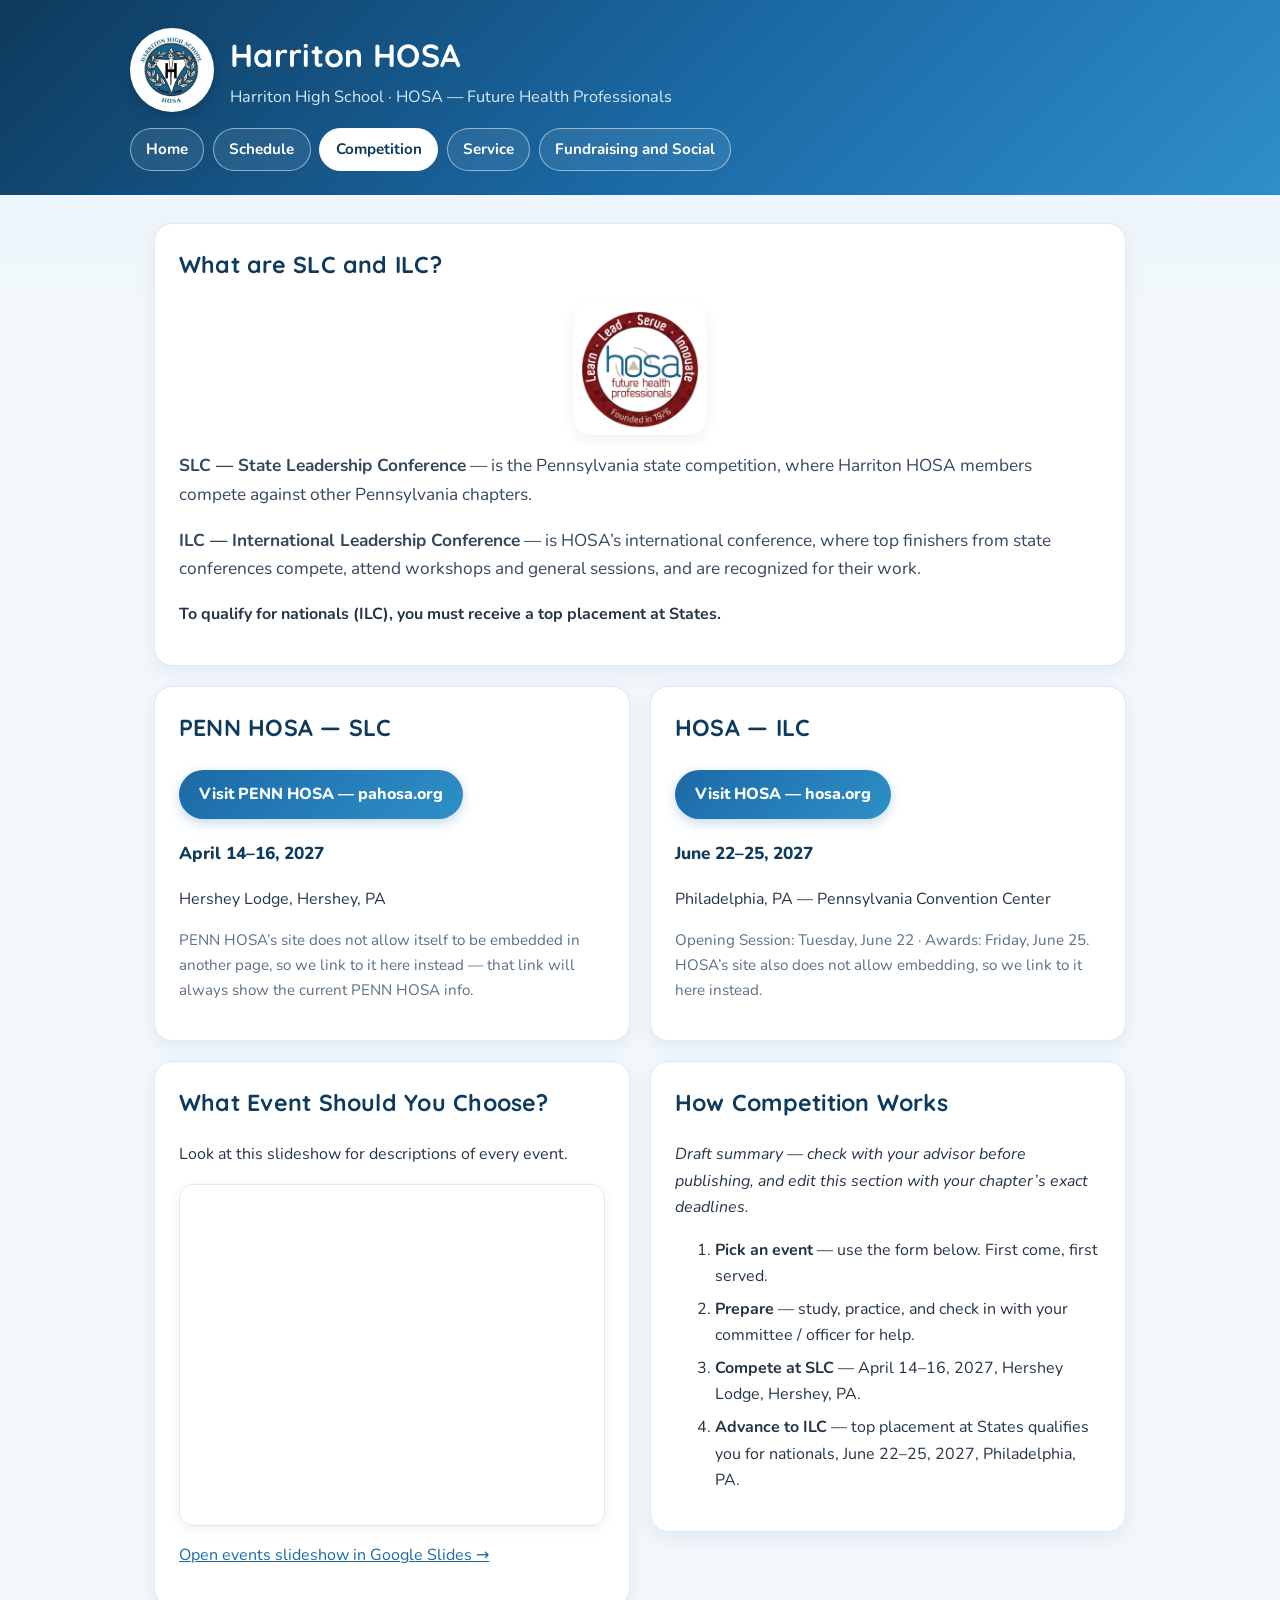
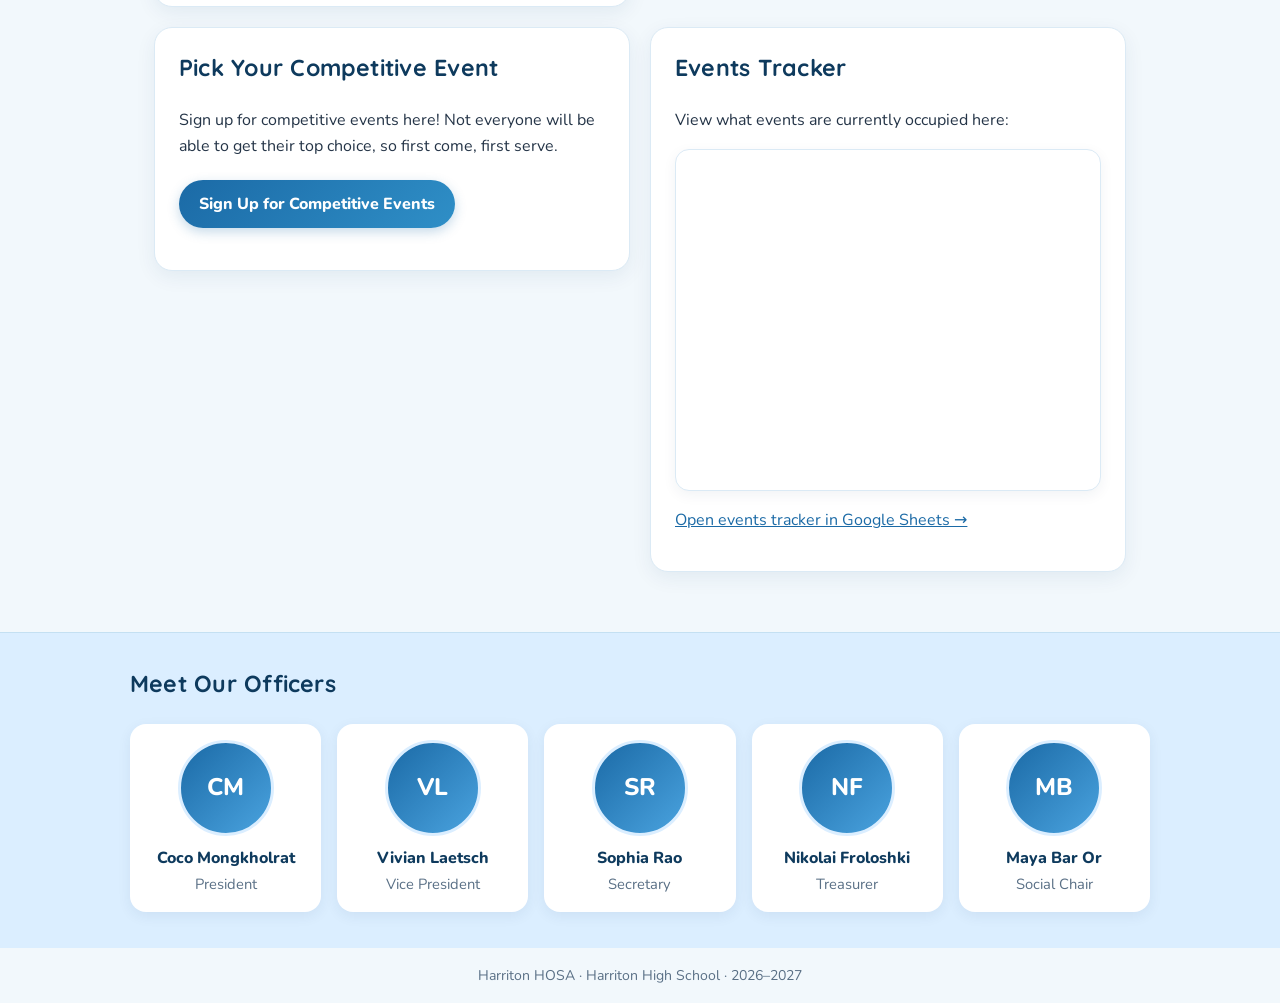
==== competition.html @ b187e563 "Add files via upload Harriton High School HOSA website" ====
<!DOCTYPE html>
<html lang="en">
<head>
  <meta charset="utf-8">
  <meta name="viewport" content="width=device-width, initial-scale=1">
  <title>Harriton HOSA — Competition</title>
  <meta name="description" content="Harriton HOSA competition — SLC and ILC, dates and locations, events, and how competition works.">
  <link rel="preconnect" href="https://fonts.googleapis.com">
  <link rel="preconnect" href="https://fonts.gstatic.com" crossorigin>
  <link href="https://fonts.googleapis.com/css2?family=Nunito:wght@400;600;700;800&family=Quicksand:wght@600;700&display=swap" rel="stylesheet">
  <link rel="stylesheet" href="style.css">
</head>
<body>
  <header class="site-header">
    <div class="wrap">
      <div class="header-top">
        <img class="logo-img" src="harriton-logo.png" alt="Harriton High School HOSA logo">
        <div>
          <h1>Harriton HOSA</h1>
          <p>Harriton High School &middot; HOSA — Future Health Professionals</p>
        </div>
      </div>
      <nav>
        <a href="index.html">Home</a>
        <a href="schedule.html">Schedule</a>
        <a href="competition.html" aria-current="page">Competition</a>
        <a href="service.html">Service</a>
        <a href="fundraising-social.html">Fundraising and Social</a>
      </nav>
    </div>
  </header>

  <main class="wrap">
    <section class="card">
      <h2>What are SLC and ILC?</h2>
      <img class="hosa-logo-small" src="hosa-logo.png" alt="HOSA — Future Health Professionals logo">
      <p class="lead"><strong>SLC — State Leadership Conference</strong> — is the Pennsylvania state competition, where Harriton HOSA members compete against other Pennsylvania chapters.</p>
      <p class="lead"><strong>ILC — International Leadership Conference</strong> — is HOSA&rsquo;s international conference, where top finishers from state conferences compete, attend workshops and general sessions, and are recognized for their work.</p>
      <p><strong>To qualify for nationals (ILC), you must receive a top placement at States.</strong></p>
    </section>

    <div class="conference">
      <section class="card">
        <h2>PENN HOSA — SLC</h2>
        <p><a class="button" href="https://pahosa.org/">Visit PENN HOSA — pahosa.org</a></p>
        <p class="date-line">April 14–16, 2027</p>
        <p>Hershey Lodge, Hershey, PA</p>
        <p class="muted">PENN HOSA&rsquo;s site does not allow itself to be embedded in another page, so we link to it here instead — that link will always show the current PENN HOSA info.</p>
      </section>

      <section class="card">
        <h2>HOSA — ILC</h2>
        <p><a class="button" href="https://hosa.org/">Visit HOSA — hosa.org</a></p>
        <p class="date-line">June 22–25, 2027</p>
        <p>Philadelphia, PA — Pennsylvania Convention Center</p>
        <p class="muted">Opening Session: Tuesday, June 22 &middot; Awards: Friday, June 25. HOSA&rsquo;s site also does not allow embedding, so we link to it here instead.</p>
      </section>
    </div>

    <div class="columns">
      <section class="card">
        <h2>What Event Should You Choose?</h2>
        <p>Look at this slideshow for descriptions of every event.</p>
        <div class="embed">
          <iframe src="https://docs.google.com/presentation/d/188fEeIF8FFiHyWXehj-7ZwwgN0Vzp-uC/embed?start=false&amp;loop=false&amp;delayms=3000" allowfullscreen="true" title="HOSA competitive events slideshow"></iframe>
        </div>
        <p><a href="https://docs.google.com/presentation/d/188fEeIF8FFiHyWXehj-7ZwwgN0Vzp-uC/edit?pli=1&amp;slide=id.g3f8e8524f2d_0_0#slide=id.g3f8e8524f2d_0_0">Open events slideshow in Google Slides &rarr;</a></p>
      </section>

      <section class="card">
        <h2>How Competition Works</h2>
        <p><em>Draft summary — check with your advisor before publishing, and edit this section with your chapter&rsquo;s exact deadlines.</em></p>
        <ol class="tight">
          <li><strong>Pick an event</strong> — use the form below. First come, first served.</li>
          <li><strong>Prepare</strong> — study, practice, and check in with your committee / officer for help.</li>
          <li><strong>Compete at SLC</strong> — April 14–16, 2027, Hershey Lodge, Hershey, PA.</li>
          <li><strong>Advance to ILC</strong> — top placement at States qualifies you for nationals, June 22–25, 2027, Philadelphia, PA.</li>
        </ol>
      </section>
    </div>

    <div class="columns">
      <section class="card">
        <h2>Pick Your Competitive Event</h2>
        <p>Sign up for competitive events here! Not everyone will be able to get their top choice, so first come, first serve.</p>
        <p><a class="button" href="https://docs.google.com/forms/d/e/1FAIpQLSdqk2BlFJGXakVuuCtnqomARB2UqHBTlARlPc3tVABK3GrmCw/viewform?usp=dialog">Sign Up for Competitive Events</a></p>
      </section>

      <section class="card">
        <h2>Events Tracker</h2>
        <p>View what events are currently occupied here:</p>
        <div class="embed">
          <iframe src="https://docs.google.com/spreadsheets/d/1wwWl0MsFGk18jMUlRRvQnCLWoQBzq8YoimMo5AUwlwM/htmlembed?gid=0" title="Harriton HOSA events tracker"></iframe>
        </div>
        <p><a href="https://docs.google.com/spreadsheets/d/1wwWl0MsFGk18jMUlRRvQnCLWoQBzq8YoimMo5AUwlwM/edit?gid=0#gid=0">Open events tracker in Google Sheets &rarr;</a></p>
      </section>
    </div>
  </main>

  <section class="officers">
    <div class="wrap">
      <h2>Meet Our Officers</h2>
      <div class="officer-grid">
        <div class="officer"><div class="initials">CM</div><div class="name">Coco Mongkholrat</div><div class="role">President</div></div>
        <div class="officer"><div class="initials">VL</div><div class="name">Vivian Laetsch</div><div class="role">Vice President</div></div>
        <div class="officer"><div class="initials">SR</div><div class="name">Sophia Rao</div><div class="role">Secretary</div></div>
        <div class="officer"><div class="initials">NF</div><div class="name">Nikolai Froloshki</div><div class="role">Treasurer</div></div>
        <div class="officer"><div class="initials">MB</div><div class="name">Maya Bar Or</div><div class="role">Social Chair</div></div>
      </div>
    </div>
  </section>

  <footer class="site-footer">Harriton HOSA &middot; Harriton High School &middot; 2026–2027</footer>
</body>
</html>
---- style.css ----
/* Harriton HOSA — soft blue theme.
   EDIT COLOURS HERE ONLY: change the --blue values below once,
   and every page changes together. No other file needs colour edits.
   Fonts are Nunito (body, soft and rounded) and Quicksand (headings).
   If Google Fonts is blocked at school, it falls back to system fonts
   and the site still looks the same. */
:root {
  --navy: #0e3a5d;
  --blue: #1b6aa6;
  --sky: #4aa3df;
  --sky-light: #dbeeff;
  --sky-pale: #eef6fb;
  --bg: #f2f8fc;
  --ink: #243447;
  --muted: #5a7086;
  --line: #dbeaf5;
  --card: #ffffff;
  --gold: #7fb8dd;
}
* { box-sizing: border-box; }
body {
  font-family: "Nunito", system-ui, -apple-system, "Segoe UI", Roboto, sans-serif;
  line-height: 1.65; margin: 0; color: var(--ink);
  background: linear-gradient(180deg, #e8f3fa 0%, var(--bg) 320px);
}
a { color: var(--blue); }
a:hover { text-decoration-thickness: 2px; }
h1, h2, h3 { font-family: "Quicksand", "Nunito", system-ui, sans-serif; font-weight: 700; letter-spacing: .01em; }

/* Header — soft blue gradient, neat like Google Sites */
.site-header { background: linear-gradient(135deg, #0e3a5d 0%, #1b6aa6 55%, #2f8fc7 100%); color: #fff; padding: 1.75rem 1.5rem 1.5rem; }
.site-header .wrap, main.wrap, .officers .wrap { max-width: 1020px; margin: 0 auto; }
.header-top { display: flex; align-items: center; gap: 1rem; margin-bottom: .75rem; }
.logo-img { width: 84px; height: 84px; flex-shrink: 0; border-radius: 50%; background: #fff; padding: 5px; object-fit: contain; box-shadow: 0 4px 14px rgba(0,0,0,.18); }
.site-header h1 { margin: 0 0 .15rem; font-size: 2rem; }
.site-header p { margin: 0; color: #d6eaf7; font-size: 1.02rem; }
.site-header nav { display: flex; flex-wrap: wrap; gap: .55rem; margin-top: 1rem; }
.site-header nav a { color: #fff; text-decoration: none; padding: .5rem .95rem; border: 1px solid rgba(255,255,255,.5); border-radius: 999px; font-weight: 700; font-size: .95rem; background: rgba(255,255,255,.08); }
.site-header nav a[aria-current="page"] { background: #fff; color: var(--navy); border-color: #fff; }
.site-header nav a:hover { background: rgba(255,255,255,.22); }

main.wrap { padding: 1.75rem 1.5rem 2.5rem; }
h2 { color: var(--navy); margin-top: 0; font-size: 1.45rem; }
h3 { color: var(--navy); }
.lead { font-size: 1.08rem; color: #33475e; }

/* Hero / logo row on Home */
.hero-logos { display: flex; align-items: center; justify-content: center; gap: 1.5rem; flex-wrap: wrap; margin-bottom: 1rem; }
.hero-logos img { background: #fff; border-radius: 16px; padding: .5rem; box-shadow: 0 4px 14px rgba(14,58,93,.10); }
.hero-logos .harriton-logo { width: 118px; height: auto; border-radius: 50%; }
.hero-logos .hosa-logo { width: 148px; height: auto; }
.hosa-logo-small { width: 132px; height: auto; display: block; margin: 0 auto .75rem; background: #fff; border-radius: 16px; padding: .4rem; box-shadow: 0 4px 14px rgba(14,58,93,.08); }

/* Two-column layout: left text, right embed / form */
.columns { display: grid; grid-template-columns: 1fr 1fr; gap: 1.25rem; align-items: start; }
@media (max-width: 760px) { .columns { grid-template-columns: 1fr; } .header-top { flex-direction: column; align-items: flex-start; } }
.card { background: var(--card); border: 1px solid var(--line); border-radius: 18px; padding: 1.35rem 1.5rem; margin-bottom: 1.25rem; box-shadow: 0 6px 20px rgba(14,58,93,.07); }
.card.teal { background: #e6f2fb; border-color: #c4e0f2; }
.card.gold { border-left: 5px solid var(--sky); background: #f0f7fd; }
.card h2, .card h3 { margin-top: 0; }
.muted { color: var(--muted); font-size: .95rem; }

/* Embeds — soft rounded boxes */
.embed { width: 100%; min-height: 340px; border: 1px solid var(--line); border-radius: 14px; background: #fff; overflow: hidden; display: flex; align-items: center; justify-content: center; text-align: center; padding: 0; color: var(--muted); box-shadow: 0 4px 14px rgba(14,58,93,.06); }
.embed.tall { min-height: 560px; }
.embed iframe { width: 100%; height: 100%; min-height: 340px; border: 0; display: block; }
.embed.tall iframe { min-height: 560px; }
.button { display: inline-block; background: linear-gradient(135deg, #1b6aa6, #2f8fc7); color: #fff !important; text-decoration: none; font-weight: 800; padding: .7rem 1.25rem; border-radius: 999px; margin: .25rem .5rem .25rem 0; box-shadow: 0 4px 12px rgba(27,106,166,.25); }
.button.secondary { background: var(--navy); }
.button:hover { filter: brightness(1.07); }
ul.tight li, ol.tight li { margin-bottom: .4rem; }
.conference { display: grid; grid-template-columns: 1fr 1fr; gap: 1.25rem; align-items: start; }
@media (max-width: 760px) { .conference { grid-template-columns: 1fr; } }
.date-line { font-weight: 800; color: var(--navy); font-size: 1.08rem; }

/* Officer footer — soft blue, same on every tab */
.officers { background: #dbeeff; color: var(--navy); padding: 2rem 1.5rem 2.25rem; border-top: 1px solid #c4e0f2; }
.officers h2 { color: var(--navy); margin-bottom: .25rem; }
.officers .muted { color: #4a647c; }
.officer-grid { display: grid; grid-template-columns: repeat(5, 1fr); gap: 1rem; margin-top: 1.25rem; }
@media (max-width: 760px) { .officer-grid { grid-template-columns: repeat(2, 1fr); } }
.officer { text-align: center; background: #fff; border-radius: 16px; padding: 1rem .5rem; box-shadow: 0 4px 14px rgba(14,58,93,.07); }
.officer img { width: 100%; max-width: 110px; aspect-ratio: 1 / 1; object-fit: cover; border-radius: 50%; border: 3px solid var(--sky-light); background: #e6f2fb; display: block; margin: 0 auto .6rem; }
.officer .initials { width: 96px; height: 96px; border-radius: 50%; border: 3px solid var(--sky-light); background: linear-gradient(135deg, #1b6aa6, #4aa3df); color: #fff; font-weight: 800; font-size: 1.5rem; display: flex; align-items: center; justify-content: center; margin: 0 auto .6rem; }
.officer .name { font-weight: 800; color: var(--navy); }
.officer .role { color: var(--muted); font-size: .92rem; }
.site-footer { text-align: center; color: var(--muted); font-size: .88rem; padding: 1rem; }
.todo { background: #e6f2fb; border: 1px solid #bcd9ee; border-radius: 8px; padding: .4rem .65rem; font-size: .92rem; }
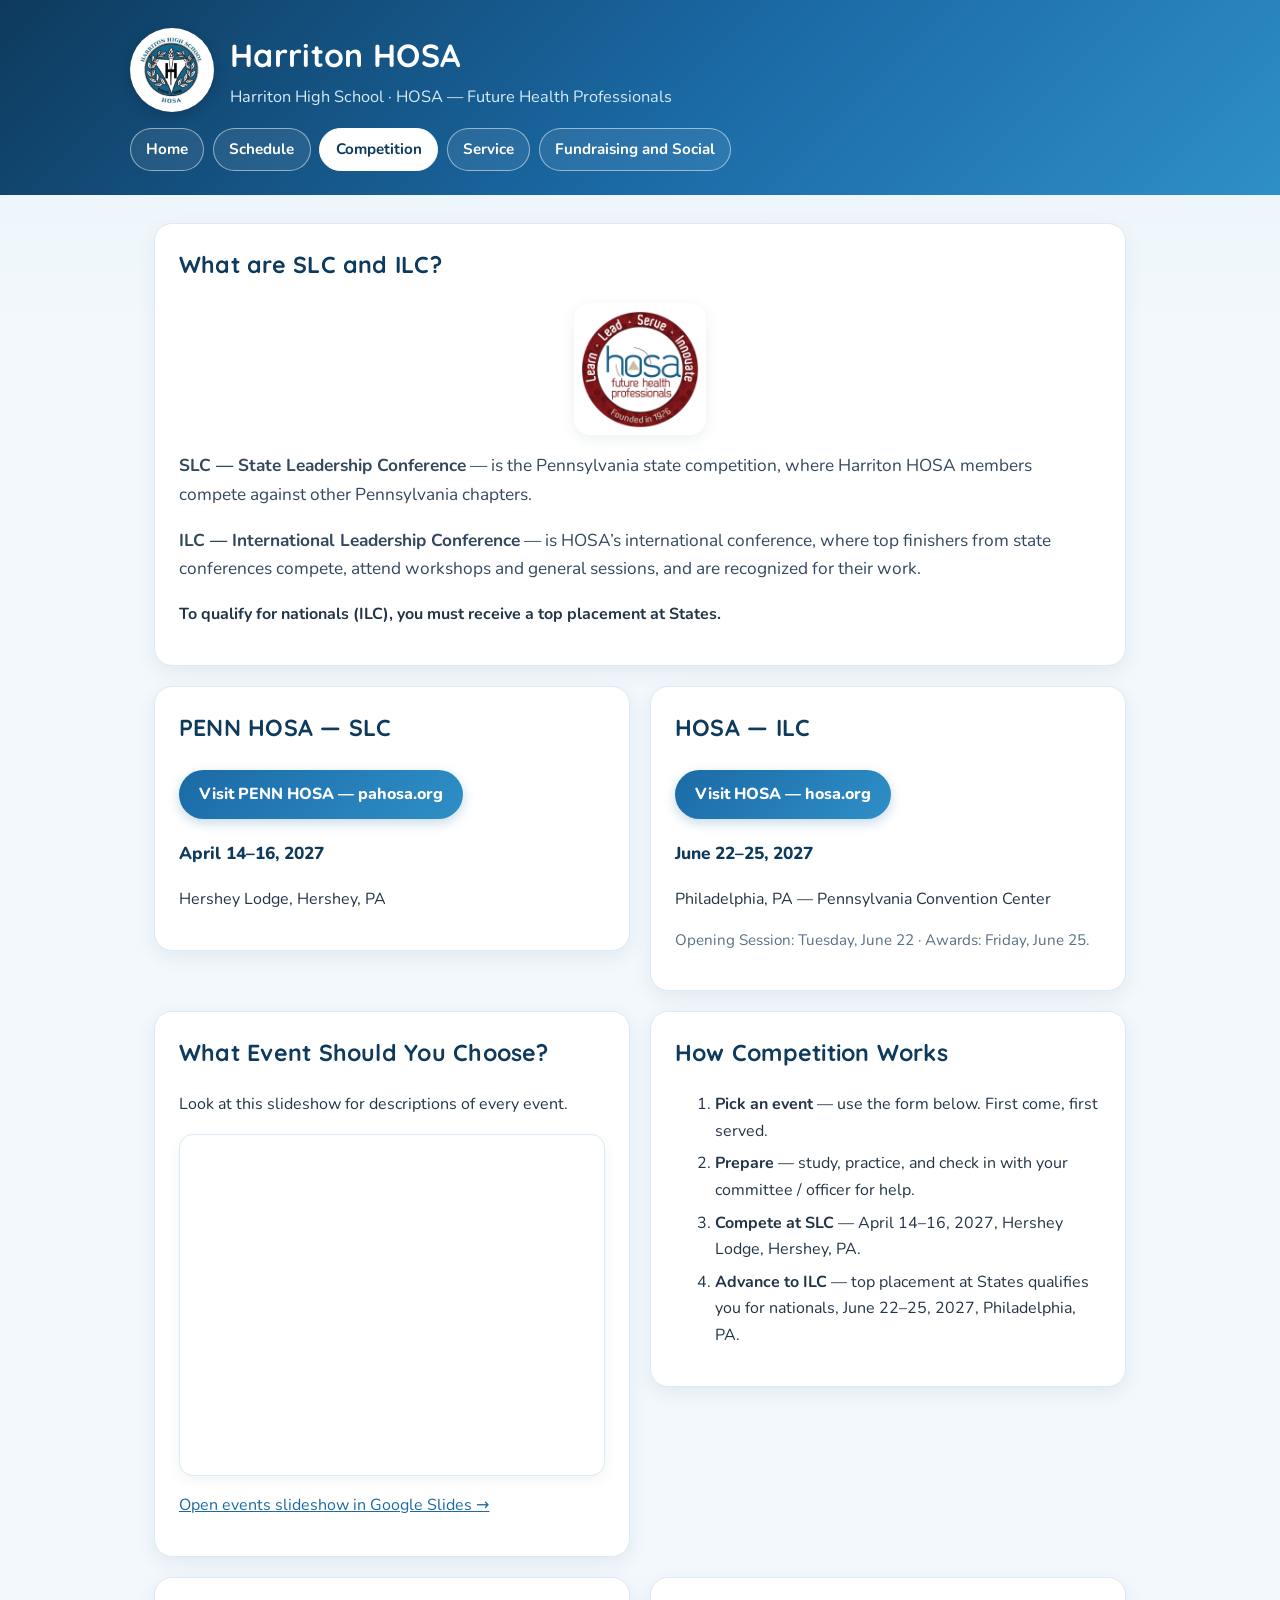
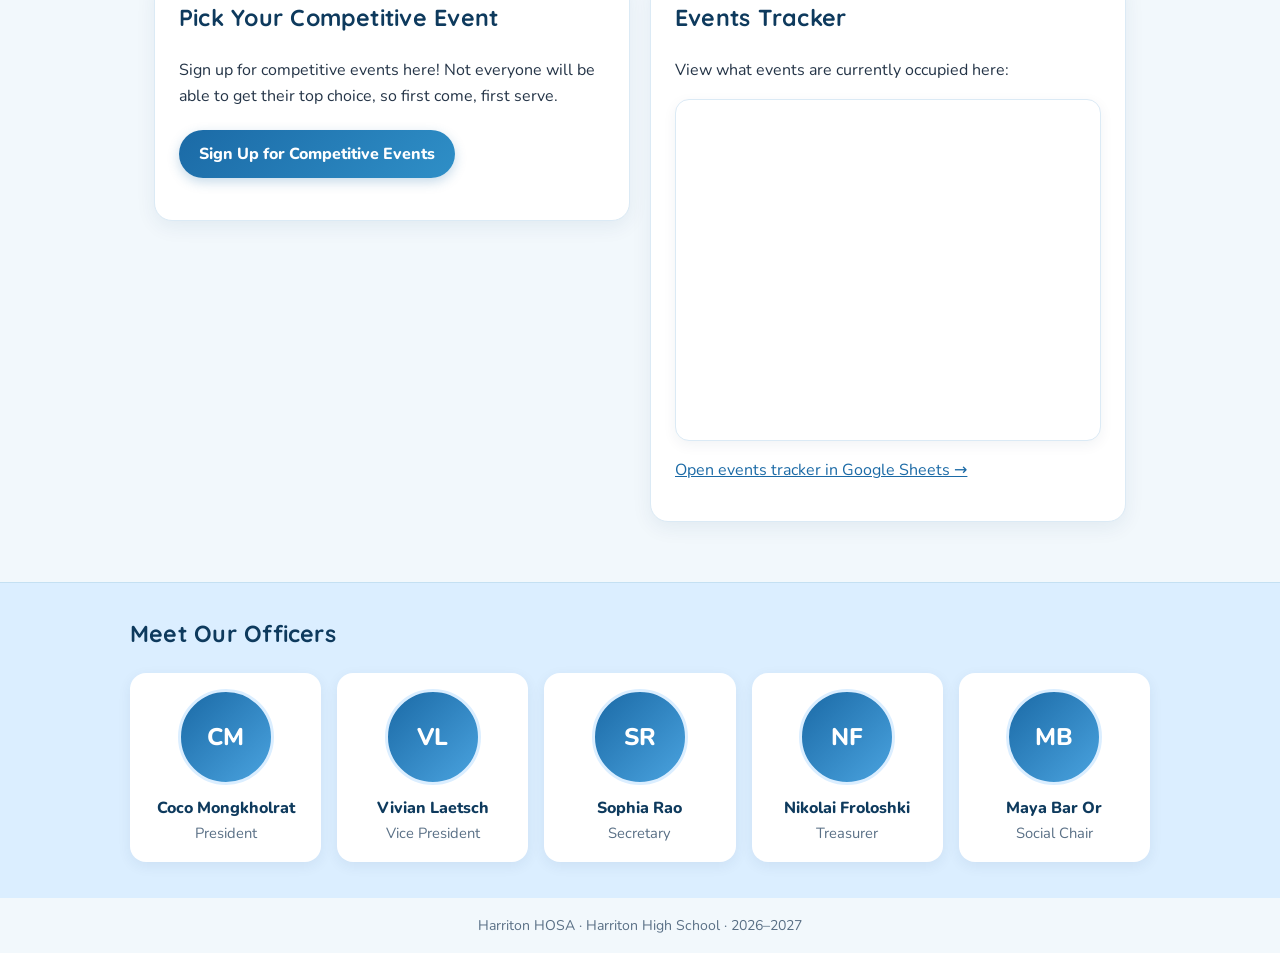
==== commit c063ae97: "Clean up competition.html by removing redundant text Removed redundant information about embedding l" ====
--- a/competition.html
+++ b/competition.html
@@ -45,7 +45,6 @@
         <p><a class="button" href="https://pahosa.org/">Visit PENN HOSA — pahosa.org</a></p>
         <p class="date-line">April 14–16, 2027</p>
         <p>Hershey Lodge, Hershey, PA</p>
-        <p class="muted">PENN HOSA&rsquo;s site does not allow itself to be embedded in another page, so we link to it here instead — that link will always show the current PENN HOSA info.</p>
       </section>
 
       <section class="card">
@@ -53,7 +52,7 @@
         <p><a class="button" href="https://hosa.org/">Visit HOSA — hosa.org</a></p>
         <p class="date-line">June 22–25, 2027</p>
         <p>Philadelphia, PA — Pennsylvania Convention Center</p>
-        <p class="muted">Opening Session: Tuesday, June 22 &middot; Awards: Friday, June 25. HOSA&rsquo;s site also does not allow embedding, so we link to it here instead.</p>
+        <p class="muted">Opening Session: Tuesday, June 22 &middot; Awards: Friday, June 25.</p>
       </section>
     </div>
 
@@ -69,7 +68,6 @@
 
       <section class="card">
         <h2>How Competition Works</h2>
-        <p><em>Draft summary — check with your advisor before publishing, and edit this section with your chapter&rsquo;s exact deadlines.</em></p>
         <ol class="tight">
           <li><strong>Pick an event</strong> — use the form below. First come, first served.</li>
           <li><strong>Prepare</strong> — study, practice, and check in with your committee / officer for help.</li>
